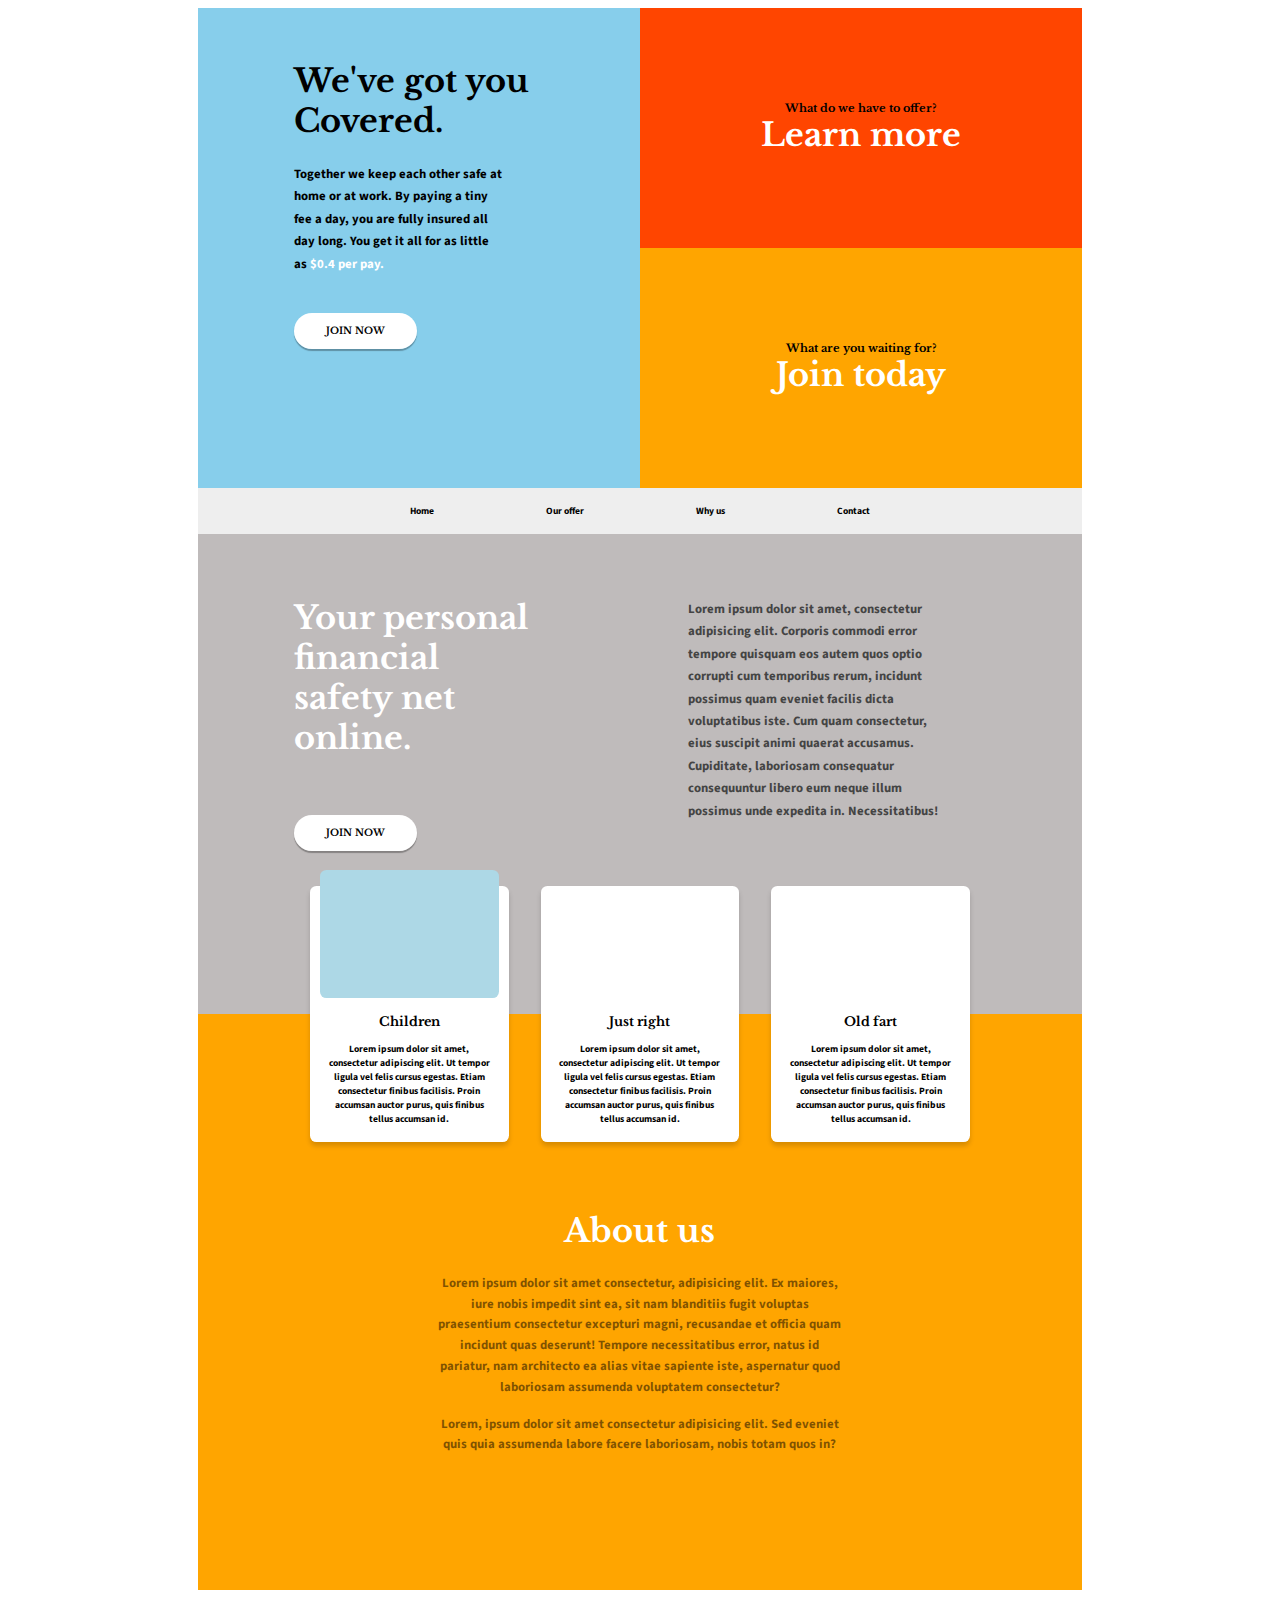
==== index.html @ 33cc0e37 "Styling" ====
<!DOCTYPE html>
<html>
<head>
    <meta charset='utf-8'>
    <meta http-equiv='X-UA-Compatible' content='IE=edge'>
    <title>Projekt</title>
    <meta name='viewport' content='width=device-width, initial-scale=1'>
    <link rel='stylesheet' type='text/css' media='screen' href='css/main.css'>
    <link href="https://fonts.googleapis.com/css?family=Libre+Baskerville|Source+Sans+Pro&display=swap" rel="stylesheet">
</head>
<body>
    <div id="intro-block">
        <div id="covered">
            <h1>We've got you Covered.</h1>
            <p>Together we keep each other safe at
                home or at work. By paying a tiny fee a 
                day, you are fully insured all day long. 
                You get it all for as little as <span class="white">$0.4 per pay.</span>
            </p>
            <a href="#" class="join-now-button">JOIN NOW</a>
        </div>
        <div id="learn-more">
            <h5>What do we have to offer?</h5>
            <a href="#">Learn more</a>
        </div>
        <div id="join-today">
            <h5>What are you waiting for?</h5>
            <a href="#">Join today</a>
        </div>
    </div>
    <nav>
        <a href="#">Home</a>
        <a href="#">Our offer</a>
        <a href="#">Why us</a>
        <a href="contact.html">Contact</a>
    </nav>
    <div id="grey-card-yellow">
        <div id="grey-block-holder">
            <div id="grey-block">
                <div id="grey-block-left">
                    <h1>Your personal financial safety net online.</h1>
                    <a href="#" class="join-now-button">JOIN NOW</a>
                </div>
                <div id="grey-block-right">
                    <p>
                        Lorem ipsum dolor sit amet, consectetur adipisicing elit. Corporis commodi error tempore quisquam eos autem quos optio corrupti cum temporibus rerum, incidunt possimus quam eveniet facilis dicta voluptatibus iste. Cum quam consectetur, eius suscipit animi quaerat accusamus. Cupiditate, laboriosam consequatur consequuntur libero eum neque illum possimus unde expedita in. Necessitatibus!
                    </p>
                </div>
            </div>
        </div>
        <div id="card-grid-holder">
            <div id="card-grid">
                <div class="card" id="children">
                    <div class="card-image">

                    </div>
                    <h3>Children</h3>
                    <p>
                        Lorem ipsum dolor sit amet, consectetur
                        adipiscing elit. Ut tempor ligula vel felis
                        cursus egestas. Etiam consectetur finibus
                        facilisis. Proin accumsan auctor purus,
                        quis finibus tellus accumsan id.
                    </p>
                </div>
                <div class="card" id="just-right">
                    <div class="card-image">

                    </div>
                    <h3>Just right</h3>
                    <p>
                        Lorem ipsum dolor sit amet, consectetur
                        adipiscing elit. Ut tempor ligula vel felis
                        cursus egestas. Etiam consectetur finibus
                        facilisis. Proin accumsan auctor purus,
                        quis finibus tellus accumsan id.
                    </p>
                </div>
                <div class="card" id="old-fart">
                    <div class="card-image">

                    </div>
                    <h3>Old fart</h3>
                    <p>
                        Lorem ipsum dolor sit amet, consectetur
                        adipiscing elit. Ut tempor ligula vel felis
                        cursus egestas. Etiam consectetur finibus
                        facilisis. Proin accumsan auctor purus,
                        quis finibus tellus accumsan id.
                    </p>
                </div>
            </div>
        </div>
        <div id="yellow-block">
            <h1>About us</h1>
            <p>Lorem ipsum dolor sit amet consectetur, adipisicing elit. Ex maiores, iure nobis impedit sint ea, sit nam blanditiis fugit voluptas praesentium consectetur excepturi magni, recusandae et officia quam incidunt quas deserunt! Tempore necessitatibus error, natus id pariatur, nam architecto ea alias vitae sapiente iste, aspernatur quod laboriosam assumenda voluptatem consectetur?</p>
            <p>Lorem, ipsum dolor sit amet consectetur adipisicing elit. Sed eveniet quis quia assumenda labore facere laboriosam, nobis totam quos in?</p>
        </div>
    </div>

</body>
</html>
---- css/main.css ----
#intro-block {
    display: grid;
    margin: auto;
    height: 30rem;
    width: 70%;
    grid-template-columns: 1fr 1fr;
    grid-template-rows: 1fr 1fr;
    grid-template-areas: "c j"
                        "c l";
}
h1,h2,h3,h4,h5,h6 {
    font-family: 'Libre Baskerville';
}
p {
    font-weight: bold;
    font-size: 0.8rem;
    font-family: 'Source Sans Pro';
}

#covered {
    grid-area: c;
    padding-top: 2rem;
    background-image: url('../images/family.png');
    background-size: 57%;
    background-repeat: no-repeat;
    background-attachment: local;
    background-position: bottom right;
    background-color: skyblue;
    }

#covered img {
    height: 40%;
    align-self: end;
    justify-self: end;
}

#covered h1, #covered p, #covered a {
    margin-left: 6rem;
    margin-right: 6rem;
}

#covered p {
    padding-bottom: 2rem;
    line-height: 1.4rem;
    margin-right: 8.5rem;
}

#covered h1 {
    font-weight: bolder;
}

.white {
    color: white;
}

.join-now-button {
    background-color: white;
    font-family: 'Libre Baskerville';
    font-size: 0.60rem;
    font-weight: bold;
    padding: 0.75rem 2rem;
    border-radius: 2rem;
    text-decoration: none;
    color: black;
    box-shadow: 0px 2px 1px 0px rgba(0,0,0,0.3);
}

#learn-more h5, #join-today h5 {
    font-size: 0.7rem;
    padding-top: 0;
    margin: 0;
}

#learn-more a, #join-today a {
    font-family: 'Libre Baskerville';
    font-weight: bold;
    text-decoration: none;
    color: white;
    font-size: 2rem;
}

#learn-more {
    grid-area: j;
    display: flex;
    flex-direction: column;
    align-items: center;
    justify-content: center;
    background-color: orangered;
}

#join-today {
    grid-area: l;
    display: flex;
    flex-direction: column;
    align-items: center;
    justify-content: center;
    background-color: orange;
}

/* NAVIGATION ROW */

nav {
    display:flex;
    margin: auto;
    width: 70%;
    justify-content: center;
    background-color: #eee;
}

nav a {
    text-decoration: none;
    font-weight: bold;
    font-size: 0.6rem;
    padding: 1rem 3.5rem;
    color: black;
    font-family: 'Source Sans Pro';
}


/* GREY BLOCK */

#grey-block {
    display: grid;
    background-color: #bfbbbb;
    width: 70%;
    height: 30rem;
    margin: auto;
    grid-template-columns: 1fr 1fr;
}

#grey-block-left * {
    margin: 4rem 6rem;
}

#grey-block-left h1 {
    color: white;
    font-weight: bold;
}

#grey-block-right p {
    margin: 4rem 3rem;
    padding-right: 6rem;
    line-height: 1.4rem;
    color: #444
}

/* CARDS */

#card-grid-holder {
    width: 70%;
    margin: auto;
    height: 0;
    }

#card-grid {
    display: grid;
    grid-template-columns: 1fr 1fr 1fr;
    gap: 0 2rem;
    margin: 0 7rem
}

.card {
    text-align: center;
}

.card h3 {
    margin-top: 0;
    font-size: 0.8rem;
}

.card p {
    font-size: 0.6rem;
    padding: 0 1rem;
}

.card-image {
    margin:auto;
    height: 50%;
    width: 90%;
    border-radius: 0.4rem;
    position: relative;
    bottom: 1rem;
}
#children .card-image {
    background-color: lightblue;
}

.card {
    background-color: white;
    border-radius: 0.4rem;
    box-shadow: 0px 4px 5px 0px rgba(0,0,0,0.16);
    position: relative;
    height: 16rem;
    bottom: 8rem;
}

/* YELLOW BLOCK */

#yellow-block {
    text-align: center;
    width: 70%;
    margin: auto;
    height: 25rem;
    background-color: orange;
    padding-top: 11rem;
}

#yellow-block h1 {
    color: white;
}

#yellow-block p {
    margin: 1rem 15rem;
    color: rgba(0,0,0,0.5);
    line-height: 1.3rem;
}
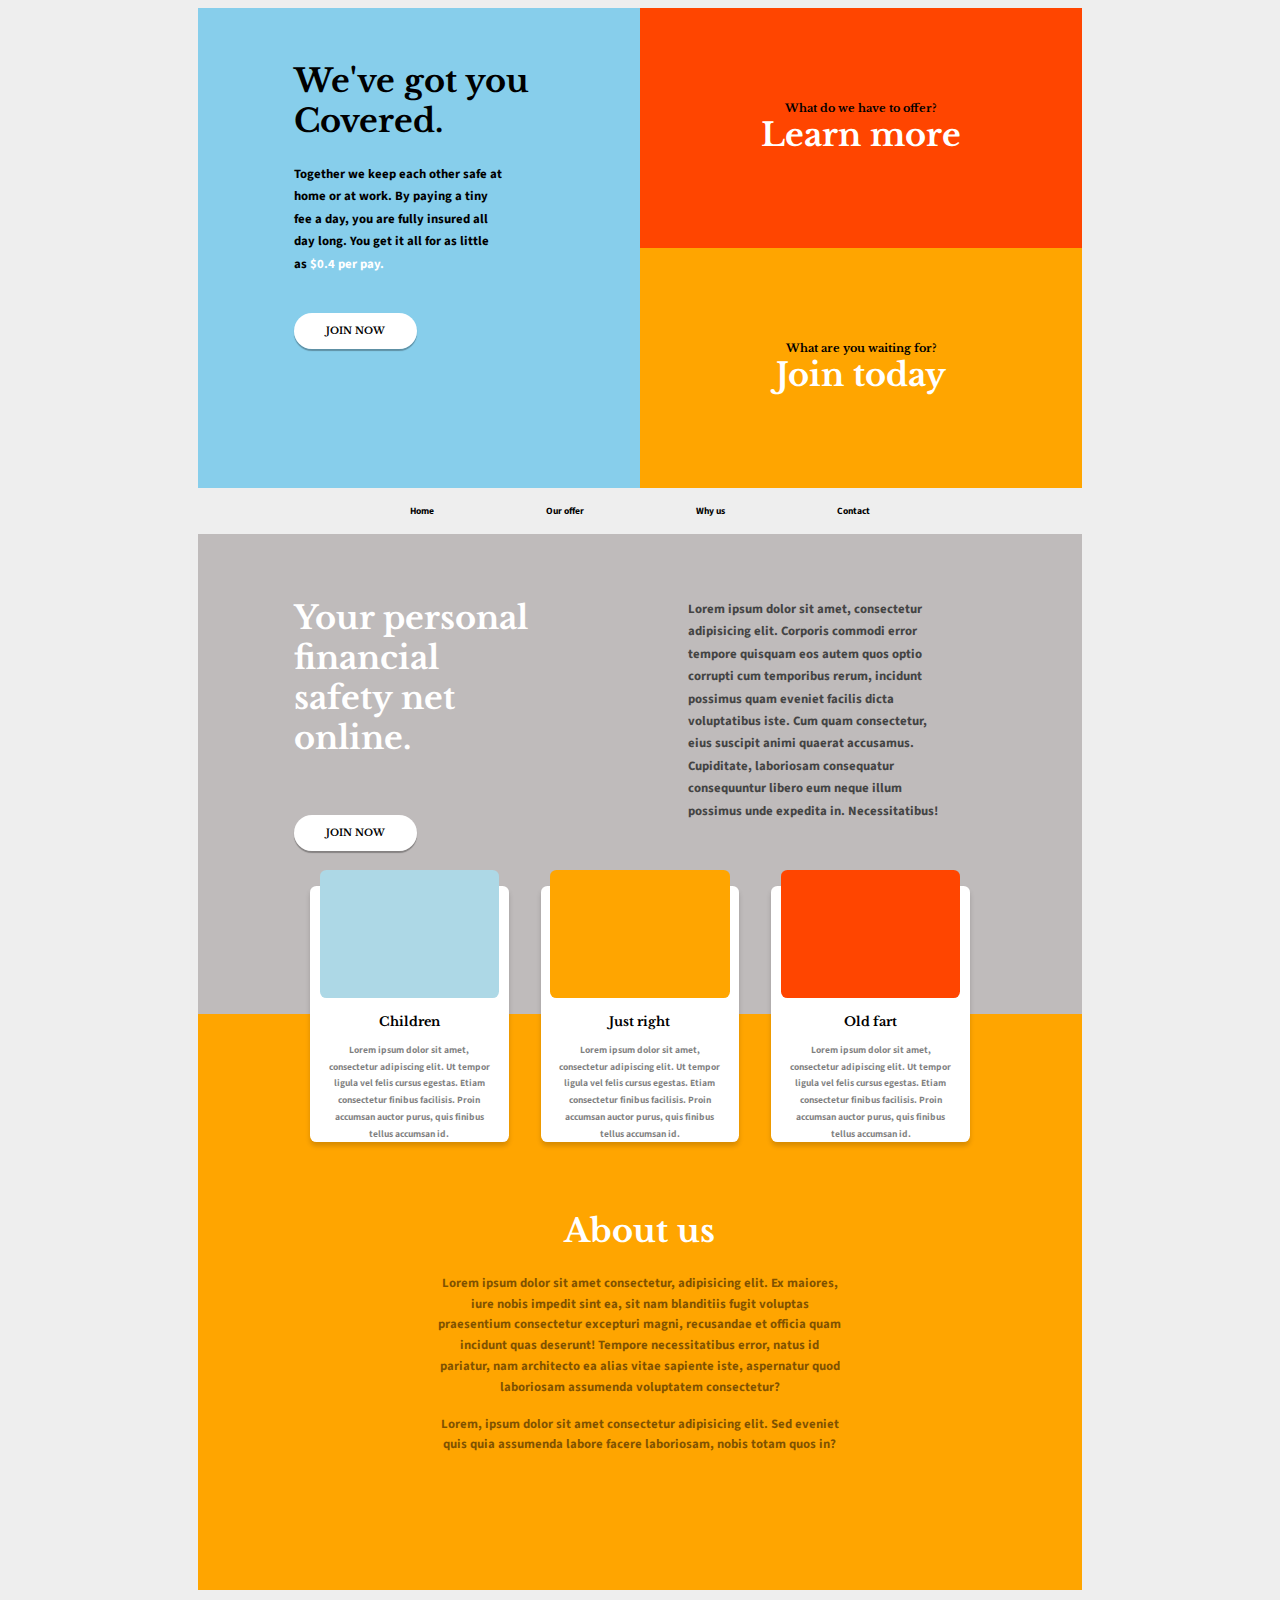
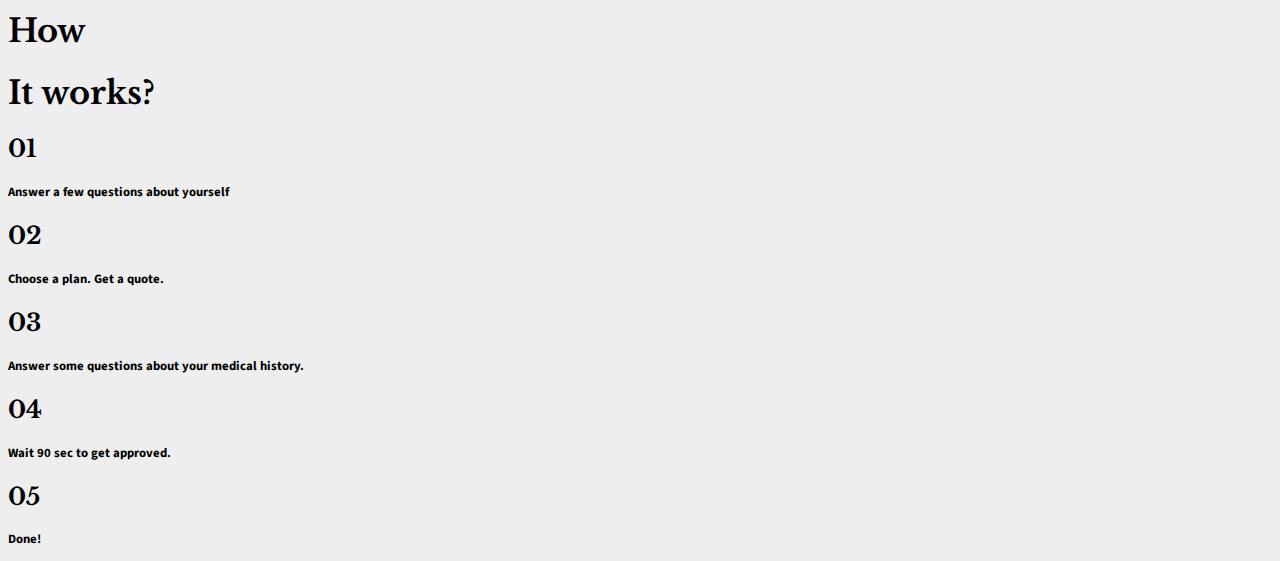
==== commit 74799458: "Skeleton for "How it works?"-grid" ====
--- a/index.html
+++ b/index.html
@@ -97,6 +97,41 @@
             <p>Lorem, ipsum dolor sit amet consectetur adipisicing elit. Sed eveniet quis quia assumenda labore facere laboriosam, nobis totam quos in?</p>
         </div>
     </div>
-
+    <div id="how-it-works-flexbox">
+        <div>
+            <h1>How</h1>
+            <h1>It works?</h1>
+        </div>
+        <div>
+            <h2>01</h2>
+            <p>
+                Answer a few questions about yourself
+            </p>
+        </div>
+        <div>
+            <h2>02</h2>
+            <p>
+                Choose a plan. Get a quote.
+            </p>
+        </div>
+        <div>
+            <h2>03</h2>
+            <p>
+                Answer some questions about your medical history.
+            </p>
+        </div>
+        <div>
+            <h2>04</h2>
+            <p>
+                Wait 90 sec to get approved.
+            </p>
+        </div>
+        <div>
+            <h2>05</h2>
+            <p>
+                Done!
+            </p>
+        </div>
+    </div>
 </body>
 </html>--- a/css/main.css
+++ b/css/main.css
@@ -1,3 +1,7 @@
+body {
+    background-color: #eee;
+}
+
 #intro-block {
     display: grid;
     margin: auto;
@@ -171,6 +175,8 @@
 .card p {
     font-size: 0.6rem;
     padding: 0 1rem;
+    color: rgba(0,0,0,0.5);
+    line-height: 1.05rem;
 }
 
 .card-image {
@@ -181,8 +187,36 @@
     position: relative;
     bottom: 1rem;
 }
+
 #children .card-image {
     background-color: lightblue;
+    background-image: url('../images/child.png');
+    background-size: 42%;
+    background-repeat: no-repeat;
+    background-attachment: local;
+    background-position: top;
+    background-position: center 0.8rem;
+
+}
+
+#just-right .card-image {
+    background-color: orange;
+    background-image: url('../images/adult.png');
+    background-size: 42%;
+    background-repeat: no-repeat;
+    background-attachment: local;
+    background-position: top;
+    background-position: center 0.8rem;
+}
+
+#old-fart .card-image {
+    background-color: orangered;
+    background-image: url('../images/old.png');
+    background-size: 66%;
+    background-repeat: no-repeat;
+    background-attachment: local;
+    background-position: top;
+    background-position: center 1rem;
 }
 
 .card {
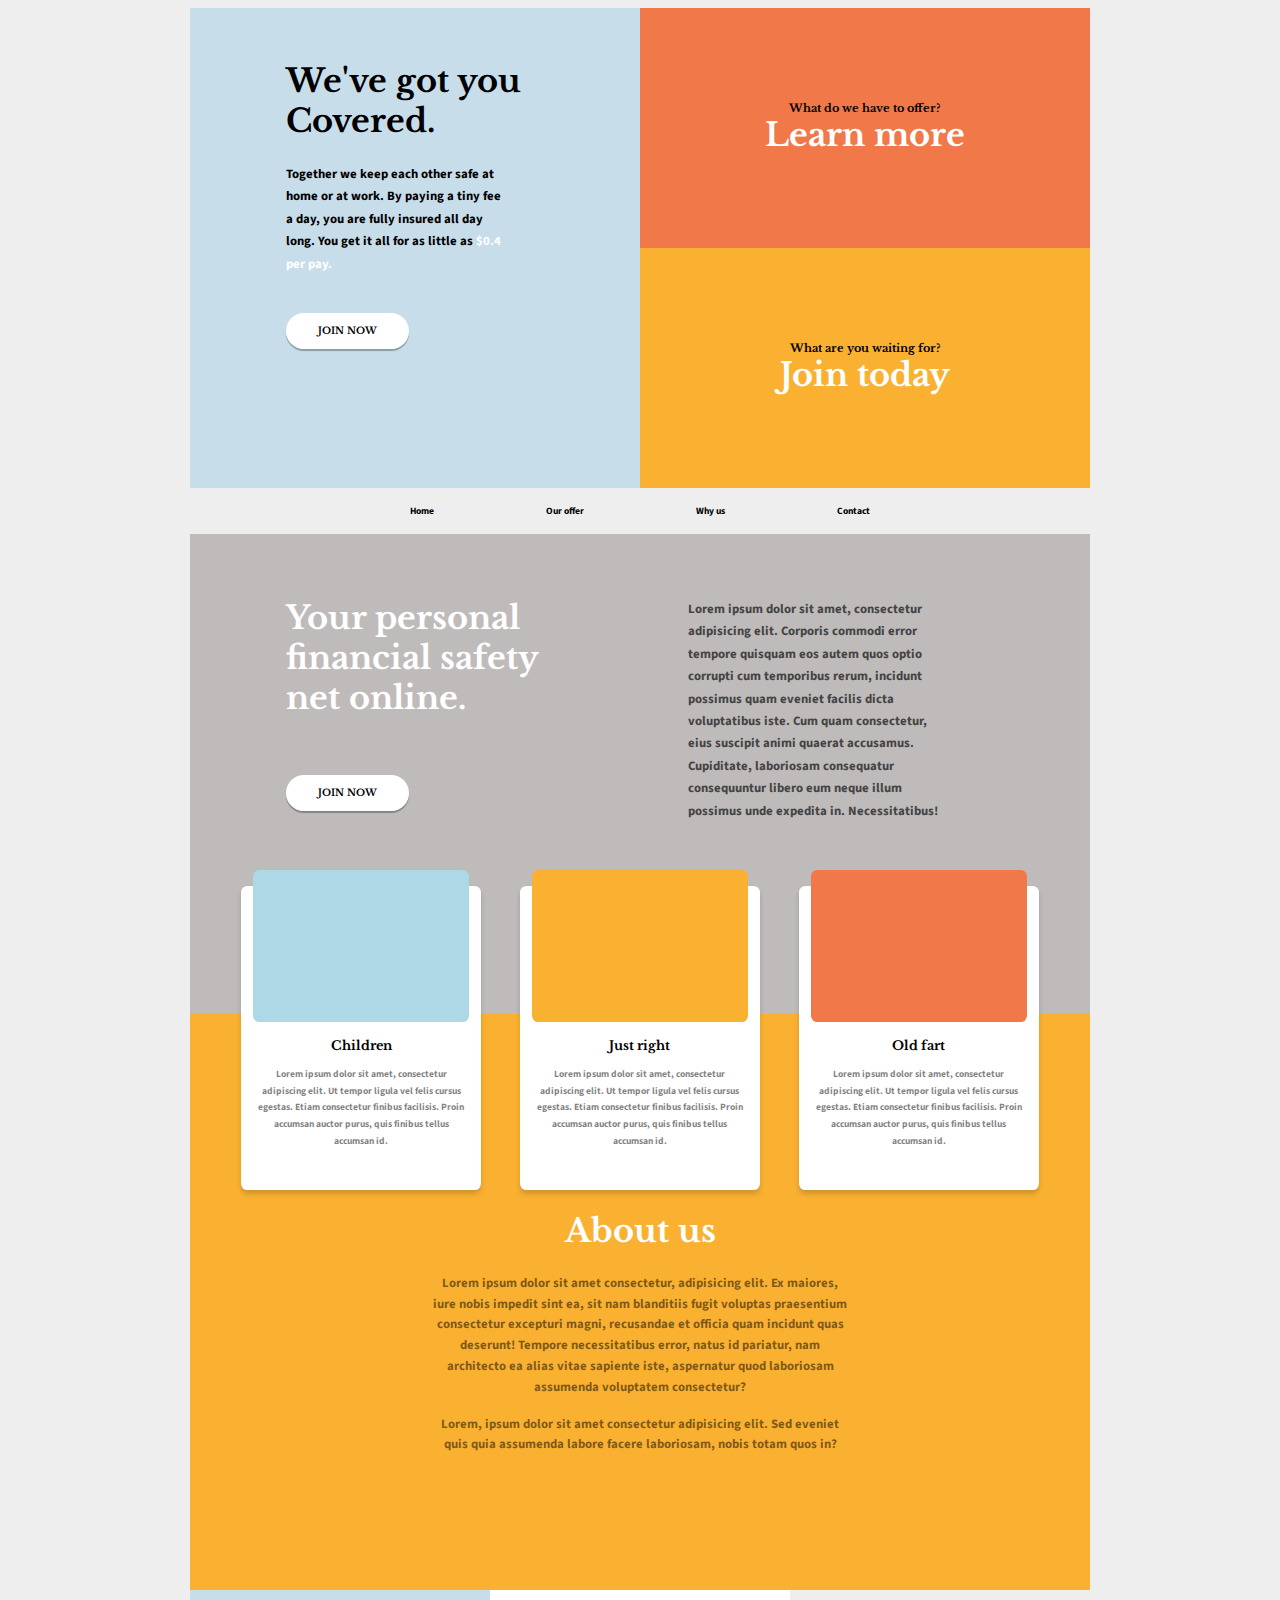
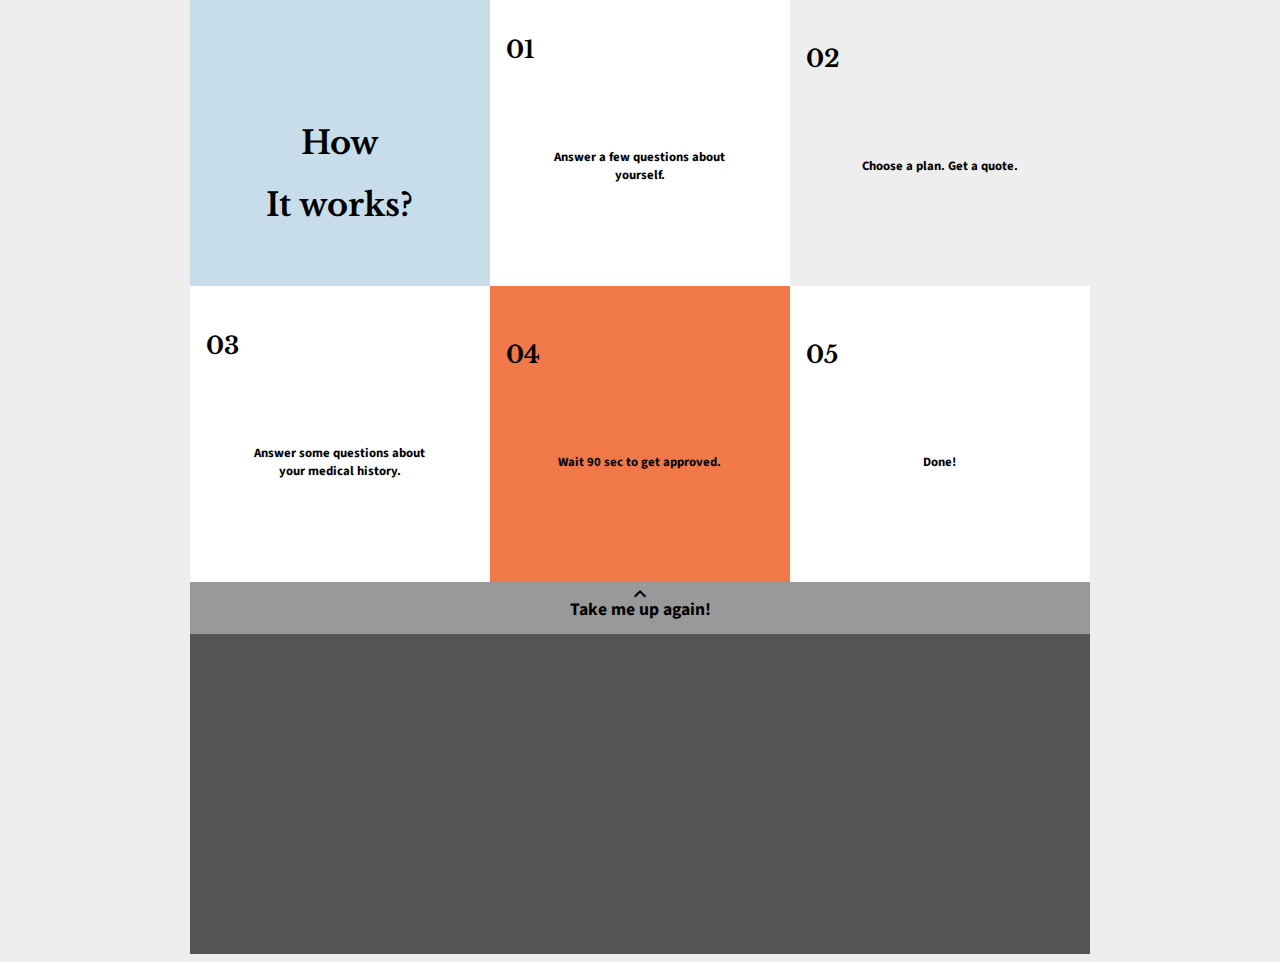
==== commit 7c905e54: "Shortening css, adding shared classes" ====
--- a/index.html
+++ b/index.html
@@ -7,9 +7,11 @@
     <meta name='viewport' content='width=device-width, initial-scale=1'>
     <link rel='stylesheet' type='text/css' media='screen' href='css/main.css'>
     <link href="https://fonts.googleapis.com/css?family=Libre+Baskerville|Source+Sans+Pro&display=swap" rel="stylesheet">
+    <link href="https://fonts.googleapis.com/icon?family=Material+Icons"
+      rel="stylesheet">
 </head>
 <body>
-    <div id="intro-block">
+    <div id="intro-block" class="block">
         <div id="covered">
             <h1>We've got you Covered.</h1>
             <p>Together we keep each other safe at
@@ -28,84 +30,82 @@
             <a href="#">Join today</a>
         </div>
     </div>
-    <nav>
+    <nav class="block">
         <a href="#">Home</a>
         <a href="#">Our offer</a>
         <a href="#">Why us</a>
         <a href="contact.html">Contact</a>
-    </nav>
-    <div id="grey-card-yellow">
-        <div id="grey-block-holder">
-            <div id="grey-block">
-                <div id="grey-block-left">
-                    <h1>Your personal financial safety net online.</h1>
-                    <a href="#" class="join-now-button">JOIN NOW</a>
+    </nav>    
+    <div id="grey-block" class="block">
+        <div id="grey-block-left">
+            <h1>Your personal financial safety net online.</h1>
+            <a href="#" class="join-now-button">JOIN NOW</a>
+        </div>
+        <div id="grey-block-right">
+            <p>
+                Lorem ipsum dolor sit amet, consectetur adipisicing elit. Corporis commodi error tempore quisquam eos autem quos optio corrupti cum temporibus rerum, incidunt possimus quam eveniet facilis dicta voluptatibus iste. Cum quam consectetur, eius suscipit animi quaerat accusamus. Cupiditate, laboriosam consequatur consequuntur libero eum neque illum possimus unde expedita in. Necessitatibus!
+            </p>
+        </div>
+    </div>        
+    <div id="card-grid-holder" class="block">
+        <div id="card-grid">
+            <div class="card" id="children">
+                <div class="card-image">
+
                 </div>
-                <div id="grey-block-right">
-                    <p>
-                        Lorem ipsum dolor sit amet, consectetur adipisicing elit. Corporis commodi error tempore quisquam eos autem quos optio corrupti cum temporibus rerum, incidunt possimus quam eveniet facilis dicta voluptatibus iste. Cum quam consectetur, eius suscipit animi quaerat accusamus. Cupiditate, laboriosam consequatur consequuntur libero eum neque illum possimus unde expedita in. Necessitatibus!
-                    </p>
+                <h3>Children</h3>
+                <p>
+                    Lorem ipsum dolor sit amet, consectetur
+                    adipiscing elit. Ut tempor ligula vel felis
+                    cursus egestas. Etiam consectetur finibus
+                    facilisis. Proin accumsan auctor purus,
+                    quis finibus tellus accumsan id.
+                </p>
+            </div>
+            <div class="card" id="just-right">
+                <div class="card-image">
+
                 </div>
+                <h3>Just right</h3>
+                <p>
+                    Lorem ipsum dolor sit amet, consectetur
+                    adipiscing elit. Ut tempor ligula vel felis
+                    cursus egestas. Etiam consectetur finibus
+                    facilisis. Proin accumsan auctor purus,
+                    quis finibus tellus accumsan id.
+                </p>
+            </div>
+            <div class="card" id="old-fart">
+                <div class="card-image">
+
+                </div>
+                <h3>Old fart</h3>
+                <p>
+                    Lorem ipsum dolor sit amet, consectetur
+                    adipiscing elit. Ut tempor ligula vel felis
+                    cursus egestas. Etiam consectetur finibus
+                    facilisis. Proin accumsan auctor purus,
+                    quis finibus tellus accumsan id.
+                </p>
             </div>
         </div>
-        <div id="card-grid-holder">
-            <div id="card-grid">
-                <div class="card" id="children">
-                    <div class="card-image">
-
-                    </div>
-                    <h3>Children</h3>
-                    <p>
-                        Lorem ipsum dolor sit amet, consectetur
-                        adipiscing elit. Ut tempor ligula vel felis
-                        cursus egestas. Etiam consectetur finibus
-                        facilisis. Proin accumsan auctor purus,
-                        quis finibus tellus accumsan id.
-                    </p>
-                </div>
-                <div class="card" id="just-right">
-                    <div class="card-image">
-
-                    </div>
-                    <h3>Just right</h3>
-                    <p>
-                        Lorem ipsum dolor sit amet, consectetur
-                        adipiscing elit. Ut tempor ligula vel felis
-                        cursus egestas. Etiam consectetur finibus
-                        facilisis. Proin accumsan auctor purus,
-                        quis finibus tellus accumsan id.
-                    </p>
-                </div>
-                <div class="card" id="old-fart">
-                    <div class="card-image">
-
-                    </div>
-                    <h3>Old fart</h3>
-                    <p>
-                        Lorem ipsum dolor sit amet, consectetur
-                        adipiscing elit. Ut tempor ligula vel felis
-                        cursus egestas. Etiam consectetur finibus
-                        facilisis. Proin accumsan auctor purus,
-                        quis finibus tellus accumsan id.
-                    </p>
-                </div>
-            </div>
+    </div>
+    <div id="yellow-block" class="block">
+        <h1>About us</h1>
+        <p>Lorem ipsum dolor sit amet consectetur, adipisicing elit. Ex maiores, iure nobis impedit sint ea, sit nam blanditiis fugit voluptas praesentium consectetur excepturi magni, recusandae et officia quam incidunt quas deserunt! Tempore necessitatibus error, natus id pariatur, nam architecto ea alias vitae sapiente iste, aspernatur quod laboriosam assumenda voluptatem consectetur?</p>
+        <p>Lorem, ipsum dolor sit amet consectetur adipisicing elit. Sed eveniet quis quia assumenda labore facere laboriosam, nobis totam quos in?</p>
+    </div>    
+    <div id="how-it-works-flexbox" class="block">
+        <div>
+            <div>
+                <h1>How</h1>
+                <h1>It works?</h1>
         </div>
-        <div id="yellow-block">
-            <h1>About us</h1>
-            <p>Lorem ipsum dolor sit amet consectetur, adipisicing elit. Ex maiores, iure nobis impedit sint ea, sit nam blanditiis fugit voluptas praesentium consectetur excepturi magni, recusandae et officia quam incidunt quas deserunt! Tempore necessitatibus error, natus id pariatur, nam architecto ea alias vitae sapiente iste, aspernatur quod laboriosam assumenda voluptatem consectetur?</p>
-            <p>Lorem, ipsum dolor sit amet consectetur adipisicing elit. Sed eveniet quis quia assumenda labore facere laboriosam, nobis totam quos in?</p>
-        </div>
-    </div>
-    <div id="how-it-works-flexbox">
-        <div>
-            <h1>How</h1>
-            <h1>It works?</h1>
         </div>
         <div>
             <h2>01</h2>
             <p>
-                Answer a few questions about yourself
+                Answer a few questions about yourself.
             </p>
         </div>
         <div>
@@ -133,5 +133,14 @@
             </p>
         </div>
     </div>
+    <a href="#top" class="top-link">
+        <div id="to-top" class="block">
+            <div id="to-top-arrow">
+                <i class="material-icons">keyboard_arrow_up</i>
+            </div>
+            <p>Take me up again!</p>
+        </div>
+    </a>
+    <div id="bottom-block" class="block"></div>
 </body>
 </html>--- a/css/main.css
+++ b/css/main.css
@@ -1,12 +1,18 @@
 body {
     background-color: #eee;
+    min-width: 1000px;
+}
+
+.block {
+    width: 70%;
+    min-width: 900px;
+    max-width: 1100px;
+    margin: auto;
 }
 
 #intro-block {
     display: grid;
-    margin: auto;
     height: 30rem;
-    width: 70%;
     grid-template-columns: 1fr 1fr;
     grid-template-rows: 1fr 1fr;
     grid-template-areas: "c j"
@@ -29,7 +35,7 @@
     background-repeat: no-repeat;
     background-attachment: local;
     background-position: bottom right;
-    background-color: skyblue;
+    background-color: #C7DDEA;
     }
 
 #covered img {
@@ -89,7 +95,7 @@
     flex-direction: column;
     align-items: center;
     justify-content: center;
-    background-color: orangered;
+    background-color: #F17949;
 }
 
 #join-today {
@@ -98,15 +104,13 @@
     flex-direction: column;
     align-items: center;
     justify-content: center;
-    background-color: orange;
+    background-color: #FAB131;
 }
 
 /* NAVIGATION ROW */
 
 nav {
     display:flex;
-    margin: auto;
-    width: 70%;
     justify-content: center;
     background-color: #eee;
 }
@@ -126,9 +130,7 @@
 #grey-block {
     display: grid;
     background-color: #bfbbbb;
-    width: 70%;
     height: 30rem;
-    margin: auto;
     grid-template-columns: 1fr 1fr;
 }
 
@@ -151,16 +153,14 @@
 /* CARDS */
 
 #card-grid-holder {
-    width: 70%;
-    margin: auto;
     height: 0;
     }
 
 #card-grid {
     display: grid;
     grid-template-columns: 1fr 1fr 1fr;
-    gap: 0 2rem;
-    margin: 0 7rem
+    justify-items: center;
+    margin: 0 2rem;
 }
 
 .card {
@@ -186,36 +186,29 @@
     border-radius: 0.4rem;
     position: relative;
     bottom: 1rem;
-}
-
-#children .card-image {
-    background-color: lightblue;
-    background-image: url('../images/child.png');
-    background-size: 42%;
     background-repeat: no-repeat;
     background-attachment: local;
     background-position: top;
+    background-size: 42%;
+}
+
+#children .card-image {
+    background-color: lightblue;
+    background-image: url('../images/child.png');   
     background-position: center 0.8rem;
 
 }
 
 #just-right .card-image {
-    background-color: orange;
+    background-color: #FAB131;
     background-image: url('../images/adult.png');
-    background-size: 42%;
-    background-repeat: no-repeat;
-    background-attachment: local;
-    background-position: top;
     background-position: center 0.8rem;
 }
 
 #old-fart .card-image {
-    background-color: orangered;
+    background-color: #F17949;
     background-image: url('../images/old.png');
     background-size: 66%;
-    background-repeat: no-repeat;
-    background-attachment: local;
-    background-position: top;
     background-position: center 1rem;
 }
 
@@ -224,7 +217,8 @@
     border-radius: 0.4rem;
     box-shadow: 0px 4px 5px 0px rgba(0,0,0,0.16);
     position: relative;
-    height: 16rem;
+    height: 19rem;
+    width: 15rem;
     bottom: 8rem;
 }
 
@@ -232,10 +226,8 @@
 
 #yellow-block {
     text-align: center;
-    width: 70%;
-    margin: auto;
     height: 25rem;
-    background-color: orange;
+    background-color: #FAB131;
     padding-top: 11rem;
 }
 
@@ -248,3 +240,81 @@
     color: rgba(0,0,0,0.5);
     line-height: 1.3rem;
 }
+
+/* HOW IT WORKS */
+
+#how-it-works-flexbox {
+    display: flex;
+    flex-wrap: wrap;
+    height: 37rem;
+}
+
+#how-it-works-flexbox div:nth-child(1) {
+    background-color: #C7DDEA;
+}
+
+#how-it-works-flexbox div:nth-child(3) {
+    background-color: #eee;
+}
+
+#how-it-works-flexbox div:nth-child(5) {
+    background-color: #F17949;
+}
+
+#how-it-works-flexbox div {
+    width: 33.333%;
+    height: 50%;
+    margin: auto;
+    align-content: center;
+    background-color: white;
+    text-align: center;    
+}
+
+#how-it-works-flexbox div div {
+    padding-top: 4.5rem;
+    margin:auto;
+    width: 80%;
+    }
+#how-it-works-flexbox div h2 {
+    text-align: left;
+    margin-left: 1rem;
+}
+
+#how-it-works-flexbox div p {
+    align-self: center;
+    justify-self: center;
+    padding: 4rem;
+}
+
+/* TAKE ME TO THE TOP */
+
+#to-top {
+    display: flex;
+    flex-direction: column;
+    align-items: center;
+    background-color: #999999;
+}
+
+#to-top p {
+    margin:0 0 1.5rem 0;
+    font-size: 1.1rem;
+    line-height: 0;
+
+}
+
+#to-top-arrow {
+    margin:0;
+}
+
+.top-link {
+    text-decoration: none;
+    color: black;
+}
+
+/* BOTTOM BLOCK */
+
+#bottom-block {
+    background-color: #555555;
+    height: 20rem;    
+}
+
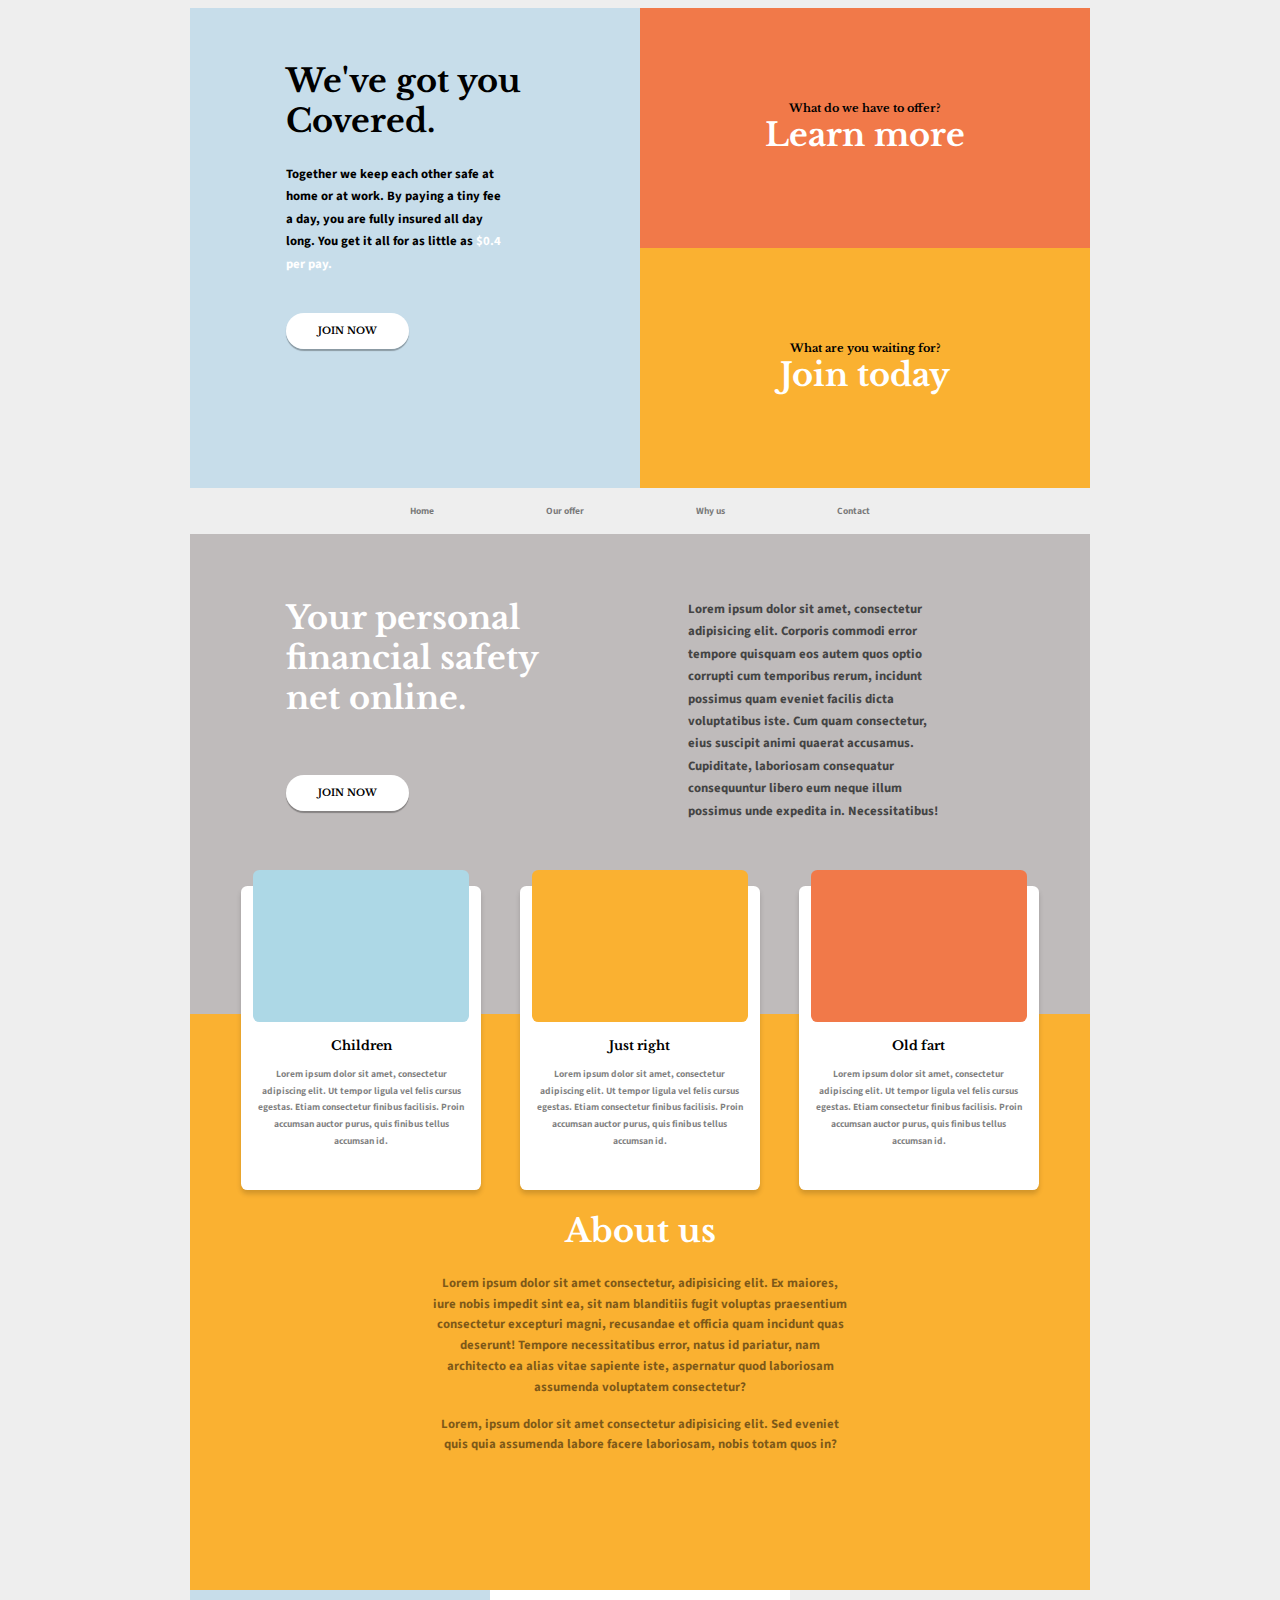
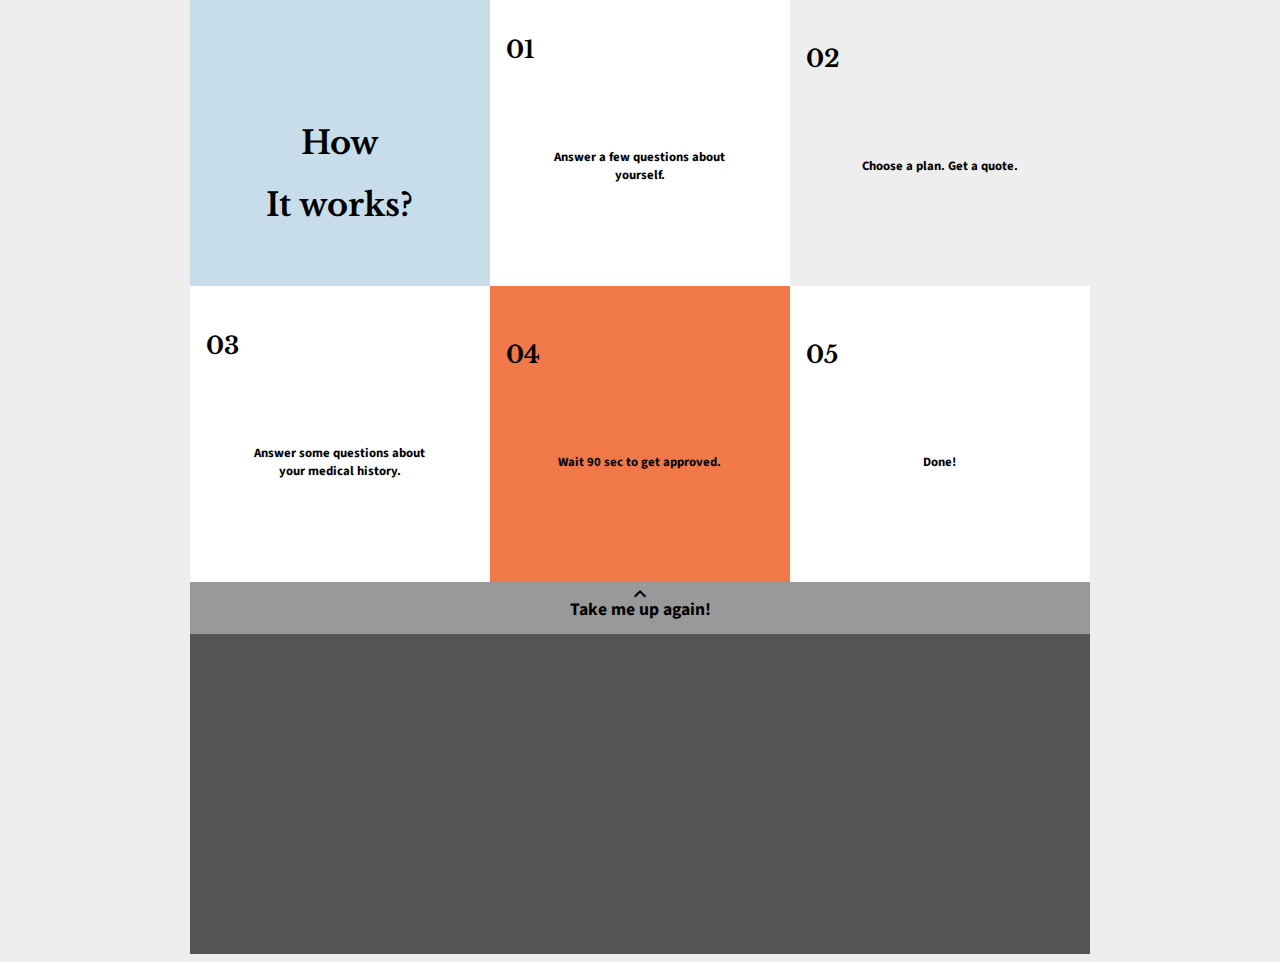
==== commit e04812e2: "Added offer.html" ====
--- a/index.html
+++ b/index.html
@@ -11,6 +11,8 @@
       rel="stylesheet">
 </head>
 <body>
+
+<!--INTRO BLOCK-->
     <div id="intro-block" class="block">
         <div id="covered">
             <h1>We've got you Covered.</h1>
@@ -30,12 +32,16 @@
             <a href="#">Join today</a>
         </div>
     </div>
+
+<!--NAVBAR-->
     <nav class="block">
-        <a href="#">Home</a>
-        <a href="#">Our offer</a>
+        <a href="index.html">Home</a>
+        <a href="offer.html">Our offer</a>
         <a href="#">Why us</a>
         <a href="contact.html">Contact</a>
-    </nav>    
+    </nav>
+
+<!--GREY BLOCK-->
     <div id="grey-block" class="block">
         <div id="grey-block-left">
             <h1>Your personal financial safety net online.</h1>
@@ -46,7 +52,9 @@
                 Lorem ipsum dolor sit amet, consectetur adipisicing elit. Corporis commodi error tempore quisquam eos autem quos optio corrupti cum temporibus rerum, incidunt possimus quam eveniet facilis dicta voluptatibus iste. Cum quam consectetur, eius suscipit animi quaerat accusamus. Cupiditate, laboriosam consequatur consequuntur libero eum neque illum possimus unde expedita in. Necessitatibus!
             </p>
         </div>
-    </div>        
+    </div>  
+
+<!--CARD GRID-->
     <div id="card-grid-holder" class="block">
         <div id="card-grid">
             <div class="card" id="children">
@@ -90,11 +98,15 @@
             </div>
         </div>
     </div>
+
+<!--YELLOW BLOCK-->
     <div id="yellow-block" class="block">
         <h1>About us</h1>
         <p>Lorem ipsum dolor sit amet consectetur, adipisicing elit. Ex maiores, iure nobis impedit sint ea, sit nam blanditiis fugit voluptas praesentium consectetur excepturi magni, recusandae et officia quam incidunt quas deserunt! Tempore necessitatibus error, natus id pariatur, nam architecto ea alias vitae sapiente iste, aspernatur quod laboriosam assumenda voluptatem consectetur?</p>
         <p>Lorem, ipsum dolor sit amet consectetur adipisicing elit. Sed eveniet quis quia assumenda labore facere laboriosam, nobis totam quos in?</p>
-    </div>    
+    </div>
+
+<!--HOW IT WORKS-->
     <div id="how-it-works-flexbox" class="block">
         <div>
             <div>
@@ -133,6 +145,8 @@
             </p>
         </div>
     </div>
+
+<!--TAKE ME TO THE TOP-->
     <a href="#top" class="top-link">
         <div id="to-top" class="block">
             <div id="to-top-arrow">
@@ -141,6 +155,8 @@
             <p>Take me up again!</p>
         </div>
     </a>
+
+<!--BOTTOM BLOCK-->
     <div id="bottom-block" class="block"></div>
 </body>
 </html>--- a/css/main.css
+++ b/css/main.css
@@ -1,3 +1,5 @@
+/* CLASSES */
+
 body {
     background-color: #eee;
     min-width: 1000px;
@@ -10,6 +12,23 @@
     margin: auto;
 }
 
+.white {
+    color: white;
+}
+
+.join-now-button {
+    background-color: white;
+    font-family: 'Libre Baskerville';
+    font-size: 0.60rem;
+    font-weight: bold;
+    padding: 0.75rem 2rem;
+    border-radius: 2rem;
+    text-decoration: none;
+    color: black;
+    box-shadow: 0px 2px 1px 0px rgba(0,0,0,0.3);
+}
+
+/* INTRO BLOCK */
 #intro-block {
     display: grid;
     height: 30rem;
@@ -18,9 +37,11 @@
     grid-template-areas: "c j"
                         "c l";
 }
+
 h1,h2,h3,h4,h5,h6 {
     font-family: 'Libre Baskerville';
 }
+
 p {
     font-weight: bold;
     font-size: 0.8rem;
@@ -59,22 +80,6 @@
     font-weight: bolder;
 }
 
-.white {
-    color: white;
-}
-
-.join-now-button {
-    background-color: white;
-    font-family: 'Libre Baskerville';
-    font-size: 0.60rem;
-    font-weight: bold;
-    padding: 0.75rem 2rem;
-    border-radius: 2rem;
-    text-decoration: none;
-    color: black;
-    box-shadow: 0px 2px 1px 0px rgba(0,0,0,0.3);
-}
-
 #learn-more h5, #join-today h5 {
     font-size: 0.7rem;
     padding-top: 0;
@@ -120,8 +125,12 @@
     font-weight: bold;
     font-size: 0.6rem;
     padding: 1rem 3.5rem;
+    color: rgba(0,0,0,0.5);
+    font-family: 'Source Sans Pro';
+}
+
+nav a:hover {
     color: black;
-    font-family: 'Source Sans Pro';
 }
 
 
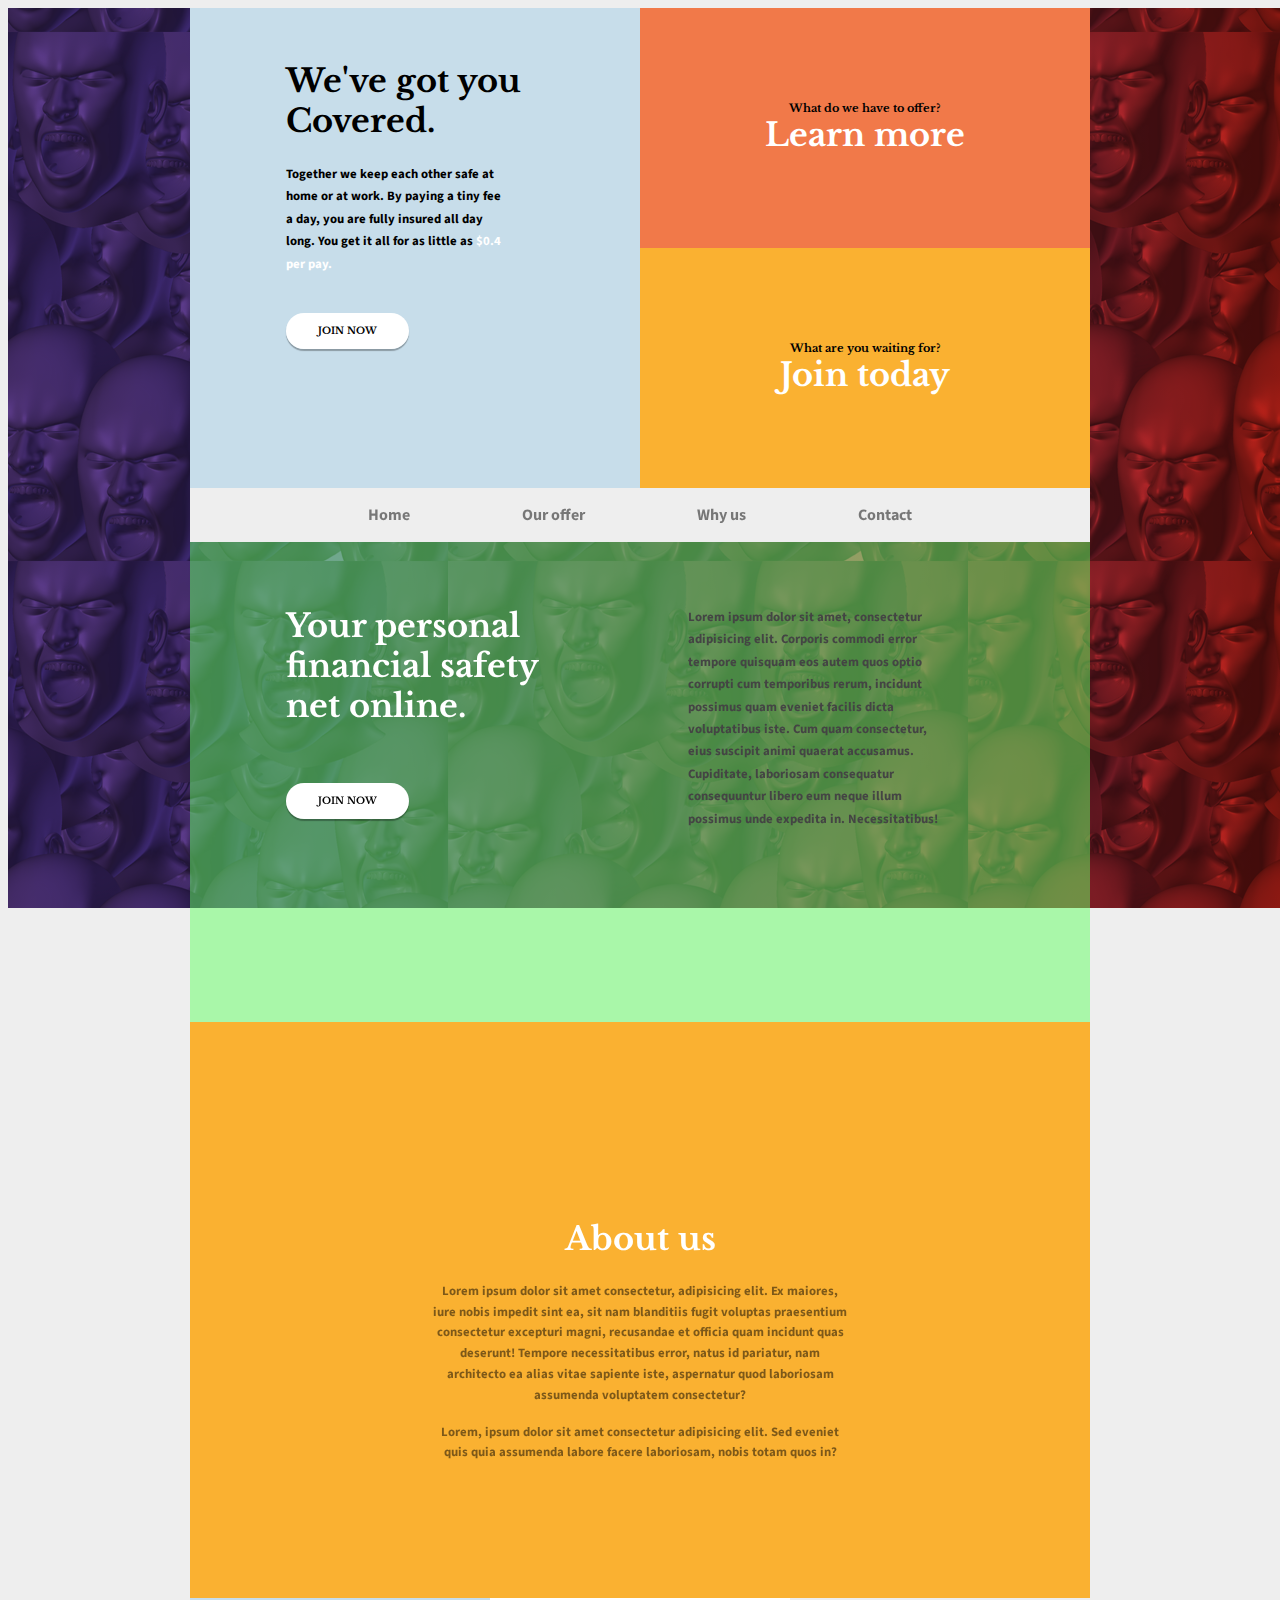
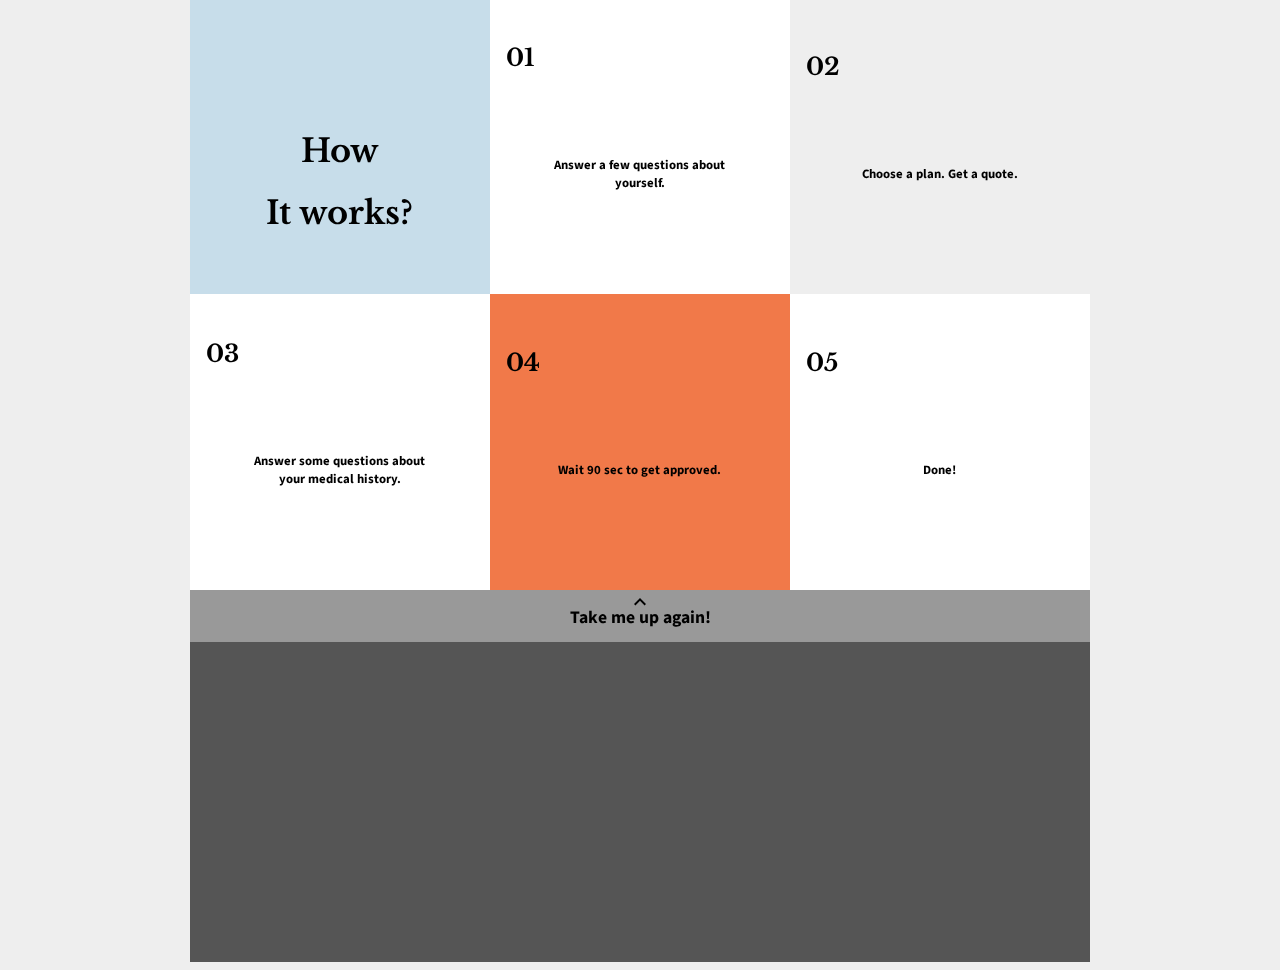
==== commit 3102ebd2: "Complete insanity" ====
--- a/index.html
+++ b/index.html
@@ -7,14 +7,14 @@
     <meta name='viewport' content='width=device-width, initial-scale=1'>
     <link rel='stylesheet' type='text/css' media='screen' href='css/main.css'>
     <link href="https://fonts.googleapis.com/css?family=Libre+Baskerville|Source+Sans+Pro&display=swap" rel="stylesheet">
-    <link href="https://fonts.googleapis.com/icon?family=Material+Icons"
-      rel="stylesheet">
+    <link href="https://fonts.googleapis.com/icon?family=Material+Icons" rel="stylesheet">
+    <link rel="stylesheet" href="https://unpkg.com/aos@next/dist/aos.css">
 </head>
 <body>
-
+    <canvas id="gradient"></canvas>
 <!--INTRO BLOCK-->
     <div id="intro-block" class="block">
-        <div id="covered">
+        <div id="covered" data-aos="fade-right">
             <h1>We've got you Covered.</h1>
             <p>Together we keep each other safe at
                 home or at work. By paying a tiny fee a 
@@ -23,26 +23,26 @@
             </p>
             <a href="#" class="join-now-button">JOIN NOW</a>
         </div>
-        <div id="learn-more">
+        <div id="learn-more" data-aos="fade-down-left" data-aos-delay="250">
             <h5>What do we have to offer?</h5>
             <a href="#">Learn more</a>
         </div>
-        <div id="join-today">
+        <div id="join-today" data-aos="fade-up-left" data-aos-delay="500">
             <h5>What are you waiting for?</h5>
             <a href="#">Join today</a>
         </div>
     </div>
 
 <!--NAVBAR-->
-    <nav class="block">
-        <a href="index.html">Home</a>
-        <a href="offer.html">Our offer</a>
-        <a href="#">Why us</a>
-        <a href="contact.html">Contact</a>
+    <nav class="block" data-aos="flip-up" data-aos-delay="800">
+        <a banana="index.html">Home</a>
+        <a banana="offer.html">Our offer</a>
+        <a banana="#">Why us</a>
+        <a banana="contact.html">Contact</a>
     </nav>
 
 <!--GREY BLOCK-->
-    <div id="grey-block" class="block">
+    <div id="grey-block" class="block" data-aos="slide-up" data-aos-delay="750">
         <div id="grey-block-left">
             <h1>Your personal financial safety net online.</h1>
             <a href="#" class="join-now-button">JOIN NOW</a>
@@ -57,7 +57,7 @@
 <!--CARD GRID-->
     <div id="card-grid-holder" class="block">
         <div id="card-grid">
-            <div class="card" id="children">
+            <div class="card" id="children" data-aos="fade-up-right">
                 <div class="card-image">
 
                 </div>
@@ -70,7 +70,7 @@
                     quis finibus tellus accumsan id.
                 </p>
             </div>
-            <div class="card" id="just-right">
+            <div class="card" id="just-right" data-aos="fade-up" data-aos-delay="250">
                 <div class="card-image">
 
                 </div>
@@ -83,7 +83,7 @@
                     quis finibus tellus accumsan id.
                 </p>
             </div>
-            <div class="card" id="old-fart">
+            <div class="card" id="old-fart" data-aos="fade-up-left" data-aos-delay="500">
                 <div class="card-image">
 
                 </div>
@@ -158,5 +158,11 @@
 
 <!--BOTTOM BLOCK-->
     <div id="bottom-block" class="block"></div>
+
+    <script src="./js/anime.min.js"></script>
+    <script src="./js/granim.min.js"></script>
+    <script src="https://unpkg.com/aos@next/dist/aos.js"></script>
+    <script>AOS.init();</script>
+    <script src="./js/script.js"></script>
 </body>
 </html>--- a/css/main.css
+++ b/css/main.css
@@ -26,6 +26,14 @@
     text-decoration: none;
     color: black;
     box-shadow: 0px 2px 1px 0px rgba(0,0,0,0.3);
+}
+
+#gradient {
+    grid: 0 / 0 / 2 / 2;
+    z-index:-1;
+    widows: 100vw;
+    height: 100vh;
+    position:fixed;
 }
 
 /* INTRO BLOCK */
@@ -123,10 +131,11 @@
 nav a {
     text-decoration: none;
     font-weight: bold;
-    font-size: 0.6rem;
+    font-size: 1rem;
     padding: 1rem 3.5rem;
     color: rgba(0,0,0,0.5);
     font-family: 'Source Sans Pro';
+    cursor: pointer;
 }
 
 nav a:hover {
@@ -138,7 +147,7 @@
 
 #grey-block {
     display: grid;
-    background-color: #bfbbbb;
+    background-color: rgba(100,255,100,0.5);
     height: 30rem;
     grid-template-columns: 1fr 1fr;
 }
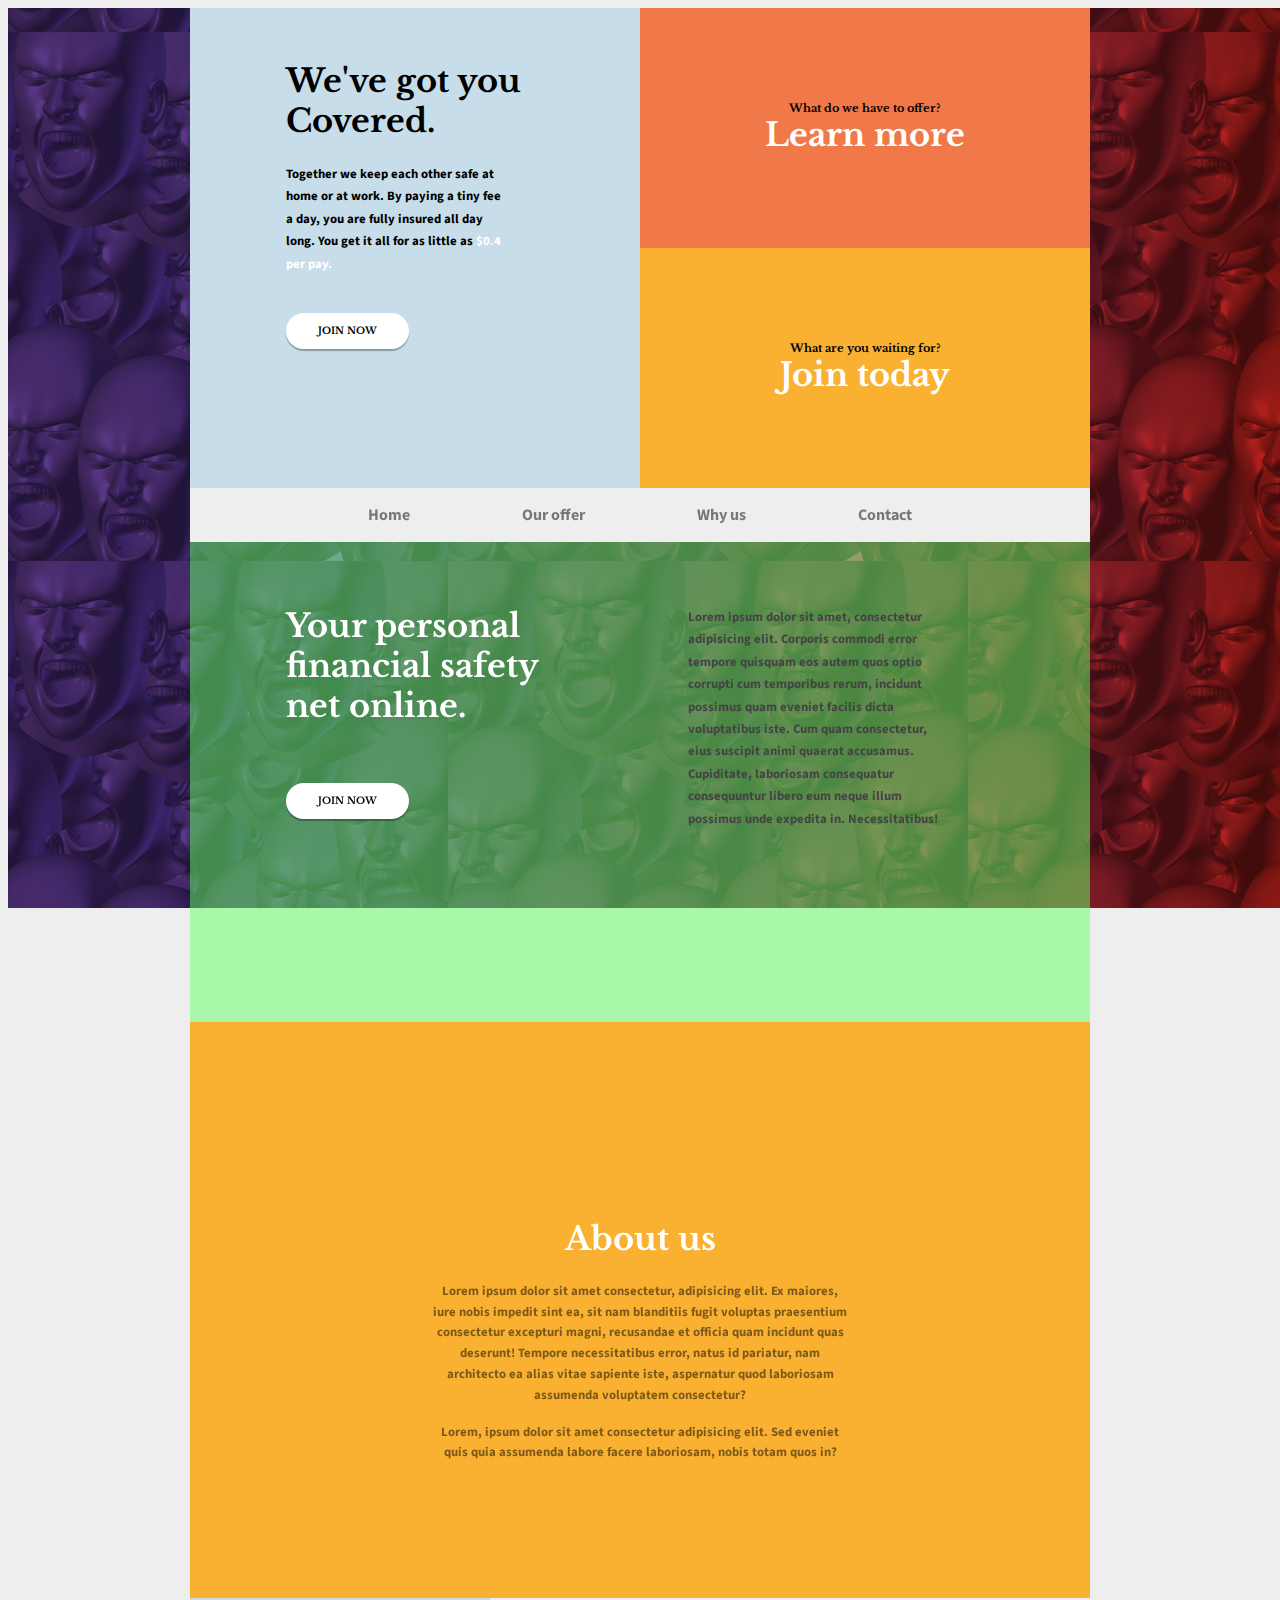
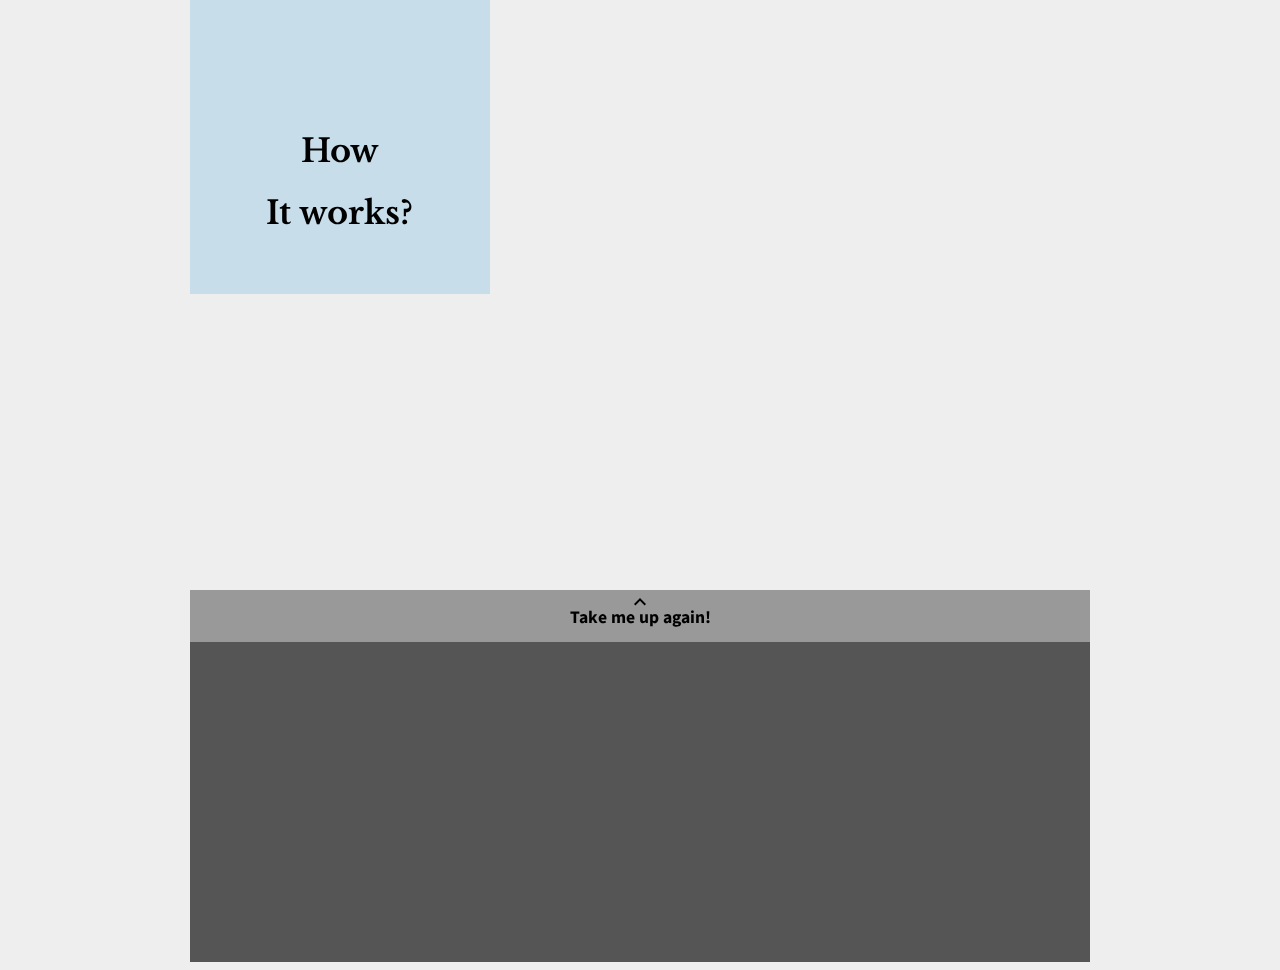
==== commit 9328e2ae: "Just pure dankness" ====
--- a/index.html
+++ b/index.html
@@ -114,31 +114,31 @@
                 <h1>It works?</h1>
         </div>
         </div>
-        <div>
+        <div data-aos="flip-up" data-aos-delay="100">
             <h2>01</h2>
             <p>
                 Answer a few questions about yourself.
             </p>
         </div>
-        <div>
+        <div data-aos="flip-up" data-aos-delay="200">
             <h2>02</h2>
             <p>
                 Choose a plan. Get a quote.
             </p>
         </div>
-        <div>
+        <div data-aos="flip-up">
             <h2>03</h2>
             <p>
                 Answer some questions about your medical history.
             </p>
         </div>
-        <div>
+        <div data-aos="flip-up" data-aos-delay="100">
             <h2>04</h2>
             <p>
                 Wait 90 sec to get approved.
             </p>
         </div>
-        <div>
+        <div data-aos="flip-up" data-aos-delay="200">
             <h2>05</h2>
             <p>
                 Done!
